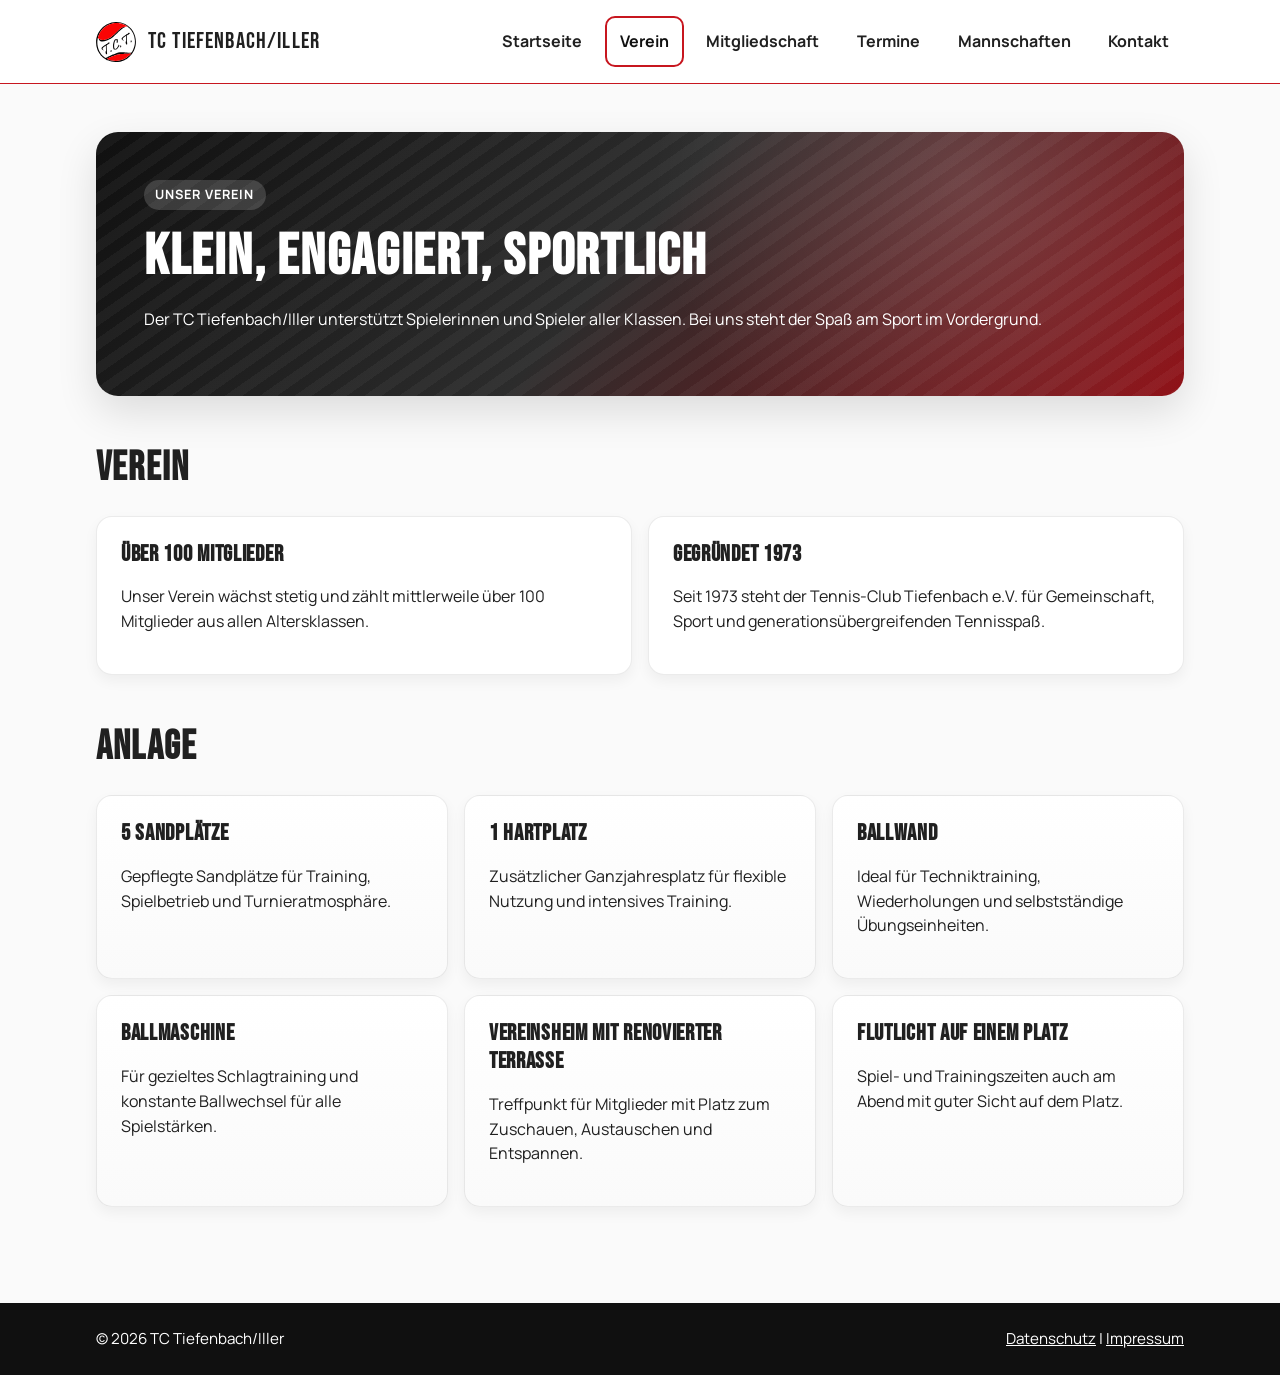
==== about.html @ e9e4abec "First version" ====
<!doctype html>
<html lang="de">
  <head>
    <meta charset="UTF-8" />
    <meta name="viewport" content="width=device-width, initial-scale=1.0" />
    <title>TC Tiefenbach/Iller | Verein</title>
    <meta
      name="description"
      content="Erfahre mehr über Leitbild, Trainingsphilosophie und Anlage des TC Tiefenbach/Iller."
    />
    <link rel="preload" href="fonts/manrope-400.woff2" as="font" type="font/woff2" crossorigin="anonymous" />
    <link rel="preload" href="fonts/manrope-700.woff2" as="font" type="font/woff2" crossorigin="anonymous" />
    <link rel="preload" href="fonts/bebas-neue-400.woff2" as="font" type="font/woff2" crossorigin="anonymous" />
    <link rel="icon" href="images/tc-tiefenbach-logo-without-text.svg" type="image/svg+xml" />
    <link rel="stylesheet" href="css/style.css" />
  </head>
  <body class="about-page">
    <a class="skip-link" href="#main-content">Zum Inhalt springen</a>
    <header class="site-header">
      <div class="header-inner">
        <a class="brand" href="index.html" aria-label="TC Tiefenbach/Iller Startseite">
          <span class="brand-mark" aria-hidden="true"></span>
          <span class="brand-text">TC Tiefenbach/Iller</span>
        </a>
        <button
          class="nav-toggle"
          type="button"
          data-nav-toggle
          aria-expanded="false"
          aria-controls="primary-nav"
        >
          Menü
        </button>
        <nav id="primary-nav" class="primary-nav" data-primary-nav aria-label="Hauptnavigation">
          <ul>
            <li><a href="index.html">Startseite</a></li>
            <li><a aria-current="page" href="about.html">Verein</a></li>
            <li><a href="membership.html">Mitgliedschaft</a></li>
            <li><a href="schedule.html">Termine</a></li>
            <li><a href="teams.html">Mannschaften</a></li>
            <li><a href="contact.html">Kontakt</a></li>
          </ul>
        </nav>
      </div>
    </header>

    <main id="main-content" class="page">
      <section class="hero reveal">
        <span class="kicker">Unser Verein</span>
        <h1>Klein, engagiert, sportlich</h1>
        <p>
          Der TC Tiefenbach/Iller unterstützt Spielerinnen und Spieler aller Klassen.
          Bei uns steht der Spaß am Sport im Vordergrund.
        </p>
      </section>

      <section class="section reveal" aria-labelledby="mission-title">
        <div class="section-header">
          <h2 id="mission-title">Verein</h2>
        </div>
        <div class="grid two">
          <article class="card">
            <h3>Über 100 Mitglieder</h3>
            <p>
              Unser Verein wächst stetig und zählt mittlerweile über 100 Mitglieder
              aus allen Altersklassen.
            </p>
          </article>
          <article class="card">
            <h3>Gegründet 1973</h3>
            <p>
              Seit 1973 steht der Tennis-Club Tiefenbach e.V. für Gemeinschaft, Sport und
              generationsübergreifenden Tennisspaß.
            </p>
          </article>
        </div>
      </section>

      <section class="section reveal" aria-labelledby="facilities-title">
        <div class="section-header">
          <h2 id="facilities-title">Anlage</h2>
        </div>
        <div class="grid three">
          <article class="card card-muted">
            <h3>5 Sandplätze</h3>
            <p>Gepflegte Sandplätze für Training, Spielbetrieb und Turnieratmosphäre.</p>
          </article>
          <article class="card card-muted">
            <h3>1 Hartplatz</h3>
            <p>Zusätzlicher Ganzjahresplatz für flexible Nutzung und intensives Training.</p>
          </article>
          <article class="card card-muted">
            <h3>Ballwand</h3>
            <p>Ideal für Techniktraining, Wiederholungen und selbstständige Übungseinheiten.</p>
          </article>
          <article class="card card-muted">
            <h3>Ballmaschine</h3>
            <p>Für gezieltes Schlagtraining und konstante Ballwechsel für alle Spielstärken.</p>
          </article>
          <article class="card card-muted">
            <h3>Vereinsheim mit renovierter Terrasse</h3>
            <p>Treffpunkt für Mitglieder mit Platz zum Zuschauen, Austauschen und Entspannen.</p>
          </article>
          <article class="card card-muted">
            <h3>Flutlicht auf einem Platz</h3>
            <p>Spiel- und Trainingszeiten auch am Abend mit guter Sicht auf dem Platz.</p>
          </article>
        </div>
      </section>
    </main>

    <footer class="site-footer">
      <div class="footer-inner">
        <p class="meta">© 2026 TC Tiefenbach/Iller</p>
        <p class="meta"><a href="privacy-policy.html">Datenschutz</a> | <a href="impressum.html">Impressum</a></p>
      </div>
    </footer>
    <script src="js/main.js"></script>
  </body>
</html>
---- css/style.css ----
@font-face {
  font-family: "Manrope";
  src: url("../fonts/manrope-400.woff2") format("woff2");
  font-weight: 400;
  font-style: normal;
  font-display: swap;
}

@font-face {
  font-family: "Manrope";
  src: url("../fonts/manrope-600.woff2") format("woff2");
  font-weight: 600;
  font-style: normal;
  font-display: swap;
}

@font-face {
  font-family: "Manrope";
  src: url("../fonts/manrope-700.woff2") format("woff2");
  font-weight: 700;
  font-style: normal;
  font-display: swap;
}

@font-face {
  font-family: "Manrope";
  src: url("../fonts/manrope-800.woff2") format("woff2");
  font-weight: 800;
  font-style: normal;
  font-display: swap;
}

@font-face {
  font-family: "Bebas Neue";
  src: url("../fonts/bebas-neue-400.woff2") format("woff2");
  font-weight: 400;
  font-style: normal;
  font-display: swap;
}

:root {
  --color-red: #c7161f;
  --color-red-dark: #8f1016;
  --color-red-soft: #f9d8da;
  --color-white: #ffffff;
  --color-black: #101010;
  --color-ink: #202020;
  --color-gray-100: #f4f4f4;
  --color-gray-300: #d8d8d8;
  --color-gray-500: #767676;
  --shadow-soft: 0 16px 40px rgb(0 0 0 / 0.12);
  --radius: 16px;
  --radius-sm: 10px;
  --container: 1120px;
  --space-1: 0.5rem;
  --space-2: 0.75rem;
  --space-3: 1rem;
  --space-4: 1.5rem;
  --space-5: 2rem;
  --space-6: 3rem;
}

* {
  box-sizing: border-box;
}

html {
  scroll-behavior: smooth;
}

body {
  margin: 0;
  min-height: 100vh;
  color: var(--color-ink);
  background: #ffffff;
  font-family: "Manrope", "Segoe UI", sans-serif;
  line-height: 1.55;
}

.home-page {
  background: #fafafa;
}

.about-page {
  background: #fafafa;
}

.schedule-page {
  background: #fafafa;
}

.membership-page {
  background: #fafafa;
}

.membership-page .actions {
  justify-content: center;
}

.news-page {
  background: #fafafa;
}

.contact-page {
  background: #fafafa;
}

a {
  color: inherit;
}

img {
  max-width: 100%;
  display: block;
}

.skip-link {
  position: absolute;
  left: -999px;
  top: 8px;
  z-index: 999;
  background: var(--color-black);
  color: var(--color-white);
  padding: var(--space-2) var(--space-3);
  border-radius: var(--radius-sm);
}

.skip-link:focus {
  left: 8px;
}

.site-header {
  position: sticky;
  top: 0;
  z-index: 50;
  border-bottom: 1px solid var(--color-red);
  backdrop-filter: blur(8px);
  background: rgb(255 255 255 / 0.92);
}

.header-inner {
  max-width: var(--container);
  margin: 0 auto;
  padding: var(--space-3);
  display: flex;
  align-items: center;
  justify-content: space-between;
  gap: var(--space-3);
}

.brand {
  display: flex;
  align-items: center;
  gap: var(--space-2);
  text-decoration: none;
}

.brand-mark {
  width: 40px;
  height: 40px;
  background-image: url("../images/tc-tiefenbach-logo-without-text.svg");
  background-size: contain;
  background-position: center;
  background-repeat: no-repeat;
}

.brand-text {
  font-family: "Bebas Neue", "Trebuchet MS", sans-serif;
  font-size: 1.45rem;
  letter-spacing: 0.05em;
}

.nav-toggle {
  border: 1px solid var(--color-black);
  background: var(--color-white);
  border-radius: 999px;
  padding: 0.55rem 0.85rem;
  color: var(--color-black);
  font-weight: 700;
}

.primary-nav {
  position: absolute;
  left: 0;
  right: 0;
  top: calc(100% + 1px);
  background: var(--color-white);
  border-bottom: 1px solid rgb(0 0 0 / 0.08);
  padding: var(--space-3) var(--space-3) var(--space-3);
  display: none;
}

.primary-nav.is-open {
  display: block;
}

.primary-nav ul {
  list-style: none;
  margin: 0;
  padding: 0;
  display: grid;
  gap: var(--space-1);
}

.primary-nav a {
  display: block;
  padding: 0.7rem 0.8rem;
  text-decoration: none;
  border-radius: var(--radius-sm);
  font-weight: 700;
  border: 2px solid transparent;
}

.primary-nav a:hover,
.primary-nav a:focus-visible {
  background: var(--color-gray-100);
  color: var(--color-black);
}

.primary-nav a[aria-current="page"] {
  background: transparent;
  border-color: var(--color-red);
  color: var(--color-black);
}

.page {
  max-width: var(--container);
  margin: 0 auto;
  padding: var(--space-5) var(--space-3) var(--space-6);
}

.hero {
  background:
    linear-gradient(130deg, var(--color-black), #2c2c2c 48%, var(--color-red-dark));
  color: var(--color-white);
  border-radius: calc(var(--radius) + 6px);
  padding: var(--space-5);
  box-shadow: var(--shadow-soft);
  overflow: hidden;
  position: relative;
}

.hero::after {
  content: "";
  position: absolute;
  inset: 0;
  background:
    radial-gradient(circle at 80% 20%, rgb(255 255 255 / 0.14), transparent 35%),
    repeating-linear-gradient(
      145deg,
      transparent,
      transparent 10px,
      rgb(255 255 255 / 0.04) 10px,
      rgb(255 255 255 / 0.04) 20px
    );
  pointer-events: none;
}

.hero > * {
  position: relative;
  z-index: 1;
}

.kicker {
  display: inline-block;
  margin-bottom: var(--space-2);
  padding: 0.3rem 0.7rem;
  border-radius: 999px;
  background: rgb(255 255 255 / 0.16);
  font-size: 0.8rem;
  font-weight: 700;
  letter-spacing: 0.08em;
  text-transform: uppercase;
}

h1,
h2,
h3 {
  margin: 0 0 var(--space-3);
  line-height: 1.2;
  font-family: "Bebas Neue", "Trebuchet MS", sans-serif;
  letter-spacing: 0.03em;
}

h1 {
  font-size: clamp(2.1rem, 9vw, 3.6rem);
}

h2 {
  font-size: clamp(1.7rem, 6vw, 2.5rem);
}

h3 {
  font-size: 1.45rem;
}

p {
  margin-top: 0;
  margin-bottom: var(--space-3);
}

.actions {
  display: flex;
  flex-wrap: wrap;
  gap: var(--space-2);
  margin-top: var(--space-4);
}

.btn {
  display: inline-flex;
  align-items: center;
  justify-content: center;
  min-height: 44px;
  border-radius: 999px;
  text-decoration: none;
  font-weight: 800;
  padding: 0.65rem 1.15rem;
  border: 2px solid transparent;
  transition: transform 0.2s ease, background-color 0.2s ease, border-color 0.2s ease;
}

.btn:focus-visible,
.nav-toggle:focus-visible,
a:focus-visible {
  outline: 3px solid var(--color-red);
  outline-offset: 2px;
}

.btn:hover {
  transform: translateY(-1px);
}

.btn-primary {
  background: var(--color-red);
  color: var(--color-white);
}

.btn-primary:hover {
  background: var(--color-red-dark);
}

.btn-secondary {
  background: transparent;
  color: var(--color-black);
  border-color: var(--color-black);
}

.section {
  margin-top: var(--space-6);
}

.section-header {
  margin-bottom: var(--space-4);
}

.grid {
  display: grid;
  gap: var(--space-3);
}

.card {
  background: var(--color-white);
  border: 1px solid rgb(0 0 0 / 0.08);
  border-radius: var(--radius);
  padding: var(--space-4);
  box-shadow: 0 6px 14px rgb(0 0 0 / 0.05);
}

.card strong {
  color: var(--color-red-dark);
}

.card-muted {
  background: linear-gradient(180deg, #fff, #fafafa);
}

.table-wrap {
  overflow-x: auto;
  border-radius: var(--radius);
  border: 1px solid rgb(0 0 0 / 0.1);
}

table {
  width: 100%;
  border-collapse: collapse;
  min-width: 560px;
  background: var(--color-white);
}

th,
td {
  padding: 0.85rem;
  text-align: left;
  border-bottom: 1px solid var(--color-gray-300);
}

th {
  background: var(--color-black);
  color: var(--color-white);
  font-size: 0.9rem;
}

tr.next-event td {
  background: rgb(199 22 31 / 0.08);
  border-top: 2px solid var(--color-red);
  border-bottom: 2px solid var(--color-red);
}

.month-break td {
  background: var(--color-white);
  color: var(--color-red-dark);
  font-weight: 800;
  letter-spacing: 0.02em;
  text-align: center;
  border-top: 2px solid var(--color-red);
  border-bottom: 2px solid var(--color-red);
}

.meta {
  color: var(--color-gray-500);
  font-size: 0.95rem;
}

.site-footer {
  background: var(--color-black);
  color: var(--color-white);
  margin-top: var(--space-6);
}

.site-footer .meta,
.site-footer a {
  color: var(--color-white);
}

.footer-inner {
  max-width: var(--container);
  margin: 0 auto;
  padding: var(--space-4) var(--space-3);
  display: flex;
  align-items: center;
  justify-content: space-between;
  flex-wrap: nowrap;
  gap: var(--space-3);
}

.footer-inner .meta {
  margin: 0;
}

.reveal {
  opacity: 0;
  transform: translateY(18px);
}

.reveal.in-view {
  opacity: 1;
  transform: translateY(0);
  transition: opacity 0.45s ease, transform 0.45s ease;
}

@media (min-width: 640px) {
  .grid.two {
    grid-template-columns: repeat(2, minmax(0, 1fr));
  }

  .hero {
    padding: var(--space-6);
  }
}

@media (min-width: 960px) {
  .nav-toggle {
    display: none;
  }

  .primary-nav {
    position: static;
    display: block;
    padding: 0;
    border: 0;
    background: transparent;
  }

  .primary-nav ul {
    display: flex;
    gap: var(--space-1);
  }

  .page {
    padding-top: var(--space-6);
  }

  .grid.three {
    grid-template-columns: repeat(3, minmax(0, 1fr));
  }

  .footer-inner {
    gap: var(--space-4);
  }
}

@media (prefers-reduced-motion: reduce) {
  html {
    scroll-behavior: auto;
  }

  *,
  *::before,
  *::after {
    animation-duration: 0.01ms !important;
    animation-iteration-count: 1 !important;
    transition-duration: 0.01ms !important;
    scroll-behavior: auto !important;
  }

  .reveal,
  .reveal.in-view {
    opacity: 1;
    transform: none;
  }
}
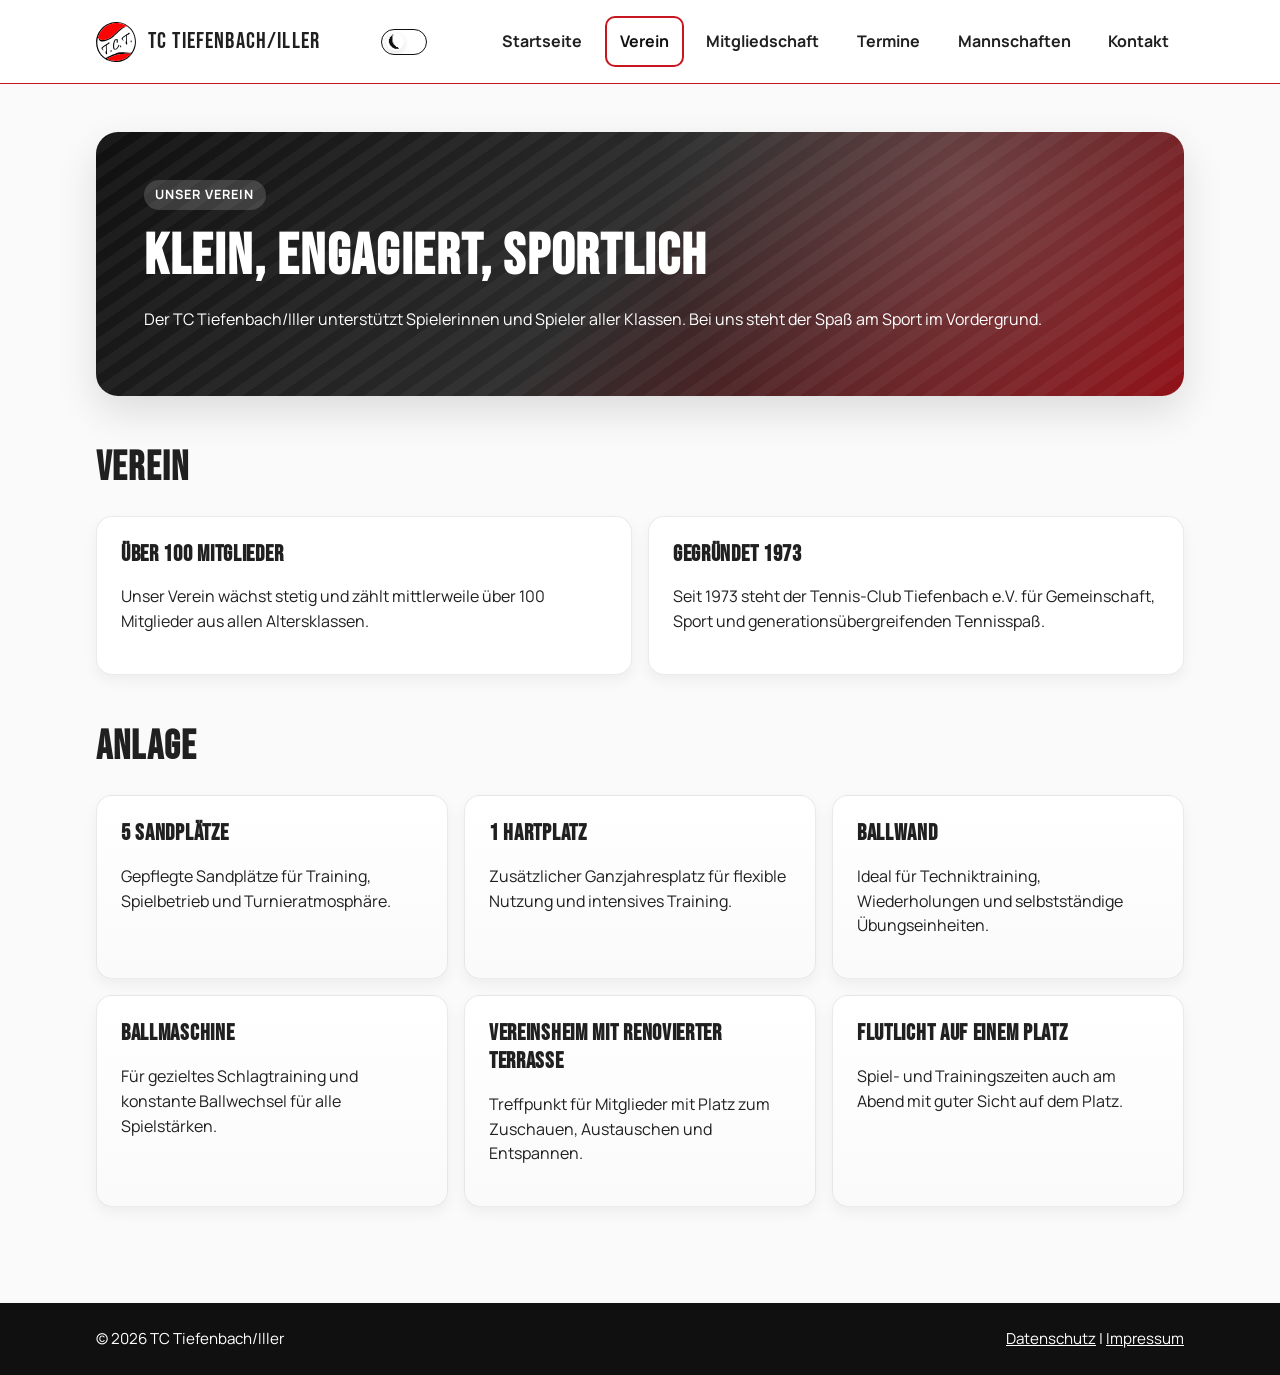
==== commit 53ed869b: "Added darkmode" ====
--- a/about.html
+++ b/about.html
@@ -8,6 +8,7 @@
       name="description"
       content="Erfahre mehr über Leitbild, Trainingsphilosophie und Anlage des TC Tiefenbach/Iller."
     />
+    <meta name="robots" content="index, follow" />
     <link rel="preload" href="fonts/manrope-400.woff2" as="font" type="font/woff2" crossorigin="anonymous" />
     <link rel="preload" href="fonts/manrope-700.woff2" as="font" type="font/woff2" crossorigin="anonymous" />
     <link rel="preload" href="fonts/bebas-neue-400.woff2" as="font" type="font/woff2" crossorigin="anonymous" />
@@ -31,6 +32,15 @@
         >
           Menü
         </button>
+        <button
+          class="dark-mode-toggle"
+          type="button"
+          data-dark-toggle
+          aria-label="Dunkelmodus umschalten"
+          title="Dunkelmodus"
+        >
+          🌙
+        </button>
         <nav id="primary-nav" class="primary-nav" data-primary-nav aria-label="Hauptnavigation">
           <ul>
             <li><a href="index.html">Startseite</a></li>
@@ -38,8 +48,7 @@
             <li><a href="membership.html">Mitgliedschaft</a></li>
             <li><a href="schedule.html">Termine</a></li>
             <li><a href="teams.html">Mannschaften</a></li>
-            <li><a href="contact.html">Kontakt</a></li>
-          </ul>
+            <li><a href="contact.html">Kontakt</a></li></ul>
         </nav>
       </div>
     </header>
@@ -118,3 +127,9 @@
     <script src="js/main.js"></script>
   </body>
 </html>
+
+
+
+
+
+
--- a/css/style.css
+++ b/css/style.css
@@ -153,6 +153,8 @@
   align-items: center;
   gap: var(--space-2);
   text-decoration: none;
+  flex-shrink: 1;
+  min-width: 0;
 }
 
 .brand-mark {
@@ -177,6 +179,7 @@
   padding: 0.55rem 0.85rem;
   color: var(--color-black);
   font-weight: 700;
+  flex-shrink: 0;
 }
 
 .primary-nav {
@@ -468,6 +471,40 @@
   }
 }
 
+@media (max-width: 959px) {
+  .brand {
+    min-width: 0;
+  }
+
+  .brand-text {
+    white-space: nowrap;
+    overflow: hidden;
+    text-overflow: ellipsis;
+  }
+
+  .dark-mode-toggle {
+    order: 2;
+    margin-left: auto;
+    width: 40px;
+    height: 24px;
+  }
+
+  .dark-mode-toggle::after {
+    left: 3px;
+    width: 18px;
+    height: 18px;
+  }
+
+  .nav-toggle {
+    order: 3;
+    margin-left: 0.25rem;
+  }
+
+  .primary-nav {
+    order: 4;
+  }
+}
+
 @media (min-width: 960px) {
   .nav-toggle {
     display: none;
@@ -499,6 +536,249 @@
   }
 }
 
+/* Dark Mode */
+@media (prefers-color-scheme: dark) {
+  :root {
+    --color-ink: #f0f0f0;
+    --color-gray-100: #2a2a2a;
+    --color-gray-300: #444444;
+    --color-gray-500: #999999;
+    --color-red-dark: #d7252c;
+    --shadow-soft: 0 16px 40px rgb(0 0 0 / 0.4);
+  }
+
+  body {
+    background: #1a1a1a;
+    color: var(--color-ink);
+  }
+
+  .home-page,
+  .about-page,
+  .schedule-page,
+  .membership-page,
+  .news-page,
+  .contact-page {
+    background: #1a1a1a;
+  }
+
+  .site-header {
+    background: rgb(26 26 26 / 0.92);
+    border-bottom-color: var(--color-red);
+  }
+
+  .nav-toggle {
+    border-color: var(--color-ink);
+    background: transparent;
+    color: var(--color-ink);
+  }
+
+  .primary-nav {
+    background: #1a1a1a;
+    border-bottom-color: rgb(255 255 255 / 0.1);
+  }
+
+  .primary-nav a:hover,
+  .primary-nav a:focus-visible {
+    background: var(--color-gray-100);
+    color: var(--color-white);
+  }
+
+  .primary-nav a[aria-current="page"] {
+    color: var(--color-white);
+  }
+
+  .btn-secondary {
+    color: var(--color-ink);
+    border-color: var(--color-ink);
+  }
+
+  .card {
+    background: #252525;
+    border-color: rgb(255 255 255 / 0.1);
+    box-shadow: 0 6px 14px rgb(0 0 0 / 0.3);
+  }
+
+  .card-muted {
+    background: linear-gradient(180deg, #252525, #1f1f1f);
+  }
+
+  table {
+    background: #252525;
+  }
+
+  th,
+  td {
+    border-bottom-color: var(--color-gray-300);
+  }
+
+  th {
+    background: #333333;
+    color: var(--color-white);
+  }
+
+  tr.next-event td {
+    background: rgb(199 22 31 / 0.2);
+  }
+
+  .month-break td {
+    background: #252525;
+    color: var(--color-red-soft);
+  }
+
+  .table-wrap {
+    border-color: rgb(255 255 255 / 0.1);
+  }
+}
+
+html[data-theme="dark"] {
+  --color-ink: #f0f0f0;
+  --color-gray-100: #2a2a2a;
+  --color-gray-300: #444444;
+  --color-gray-500: #999999;
+  --color-red-dark: #d7252c;
+  --shadow-soft: 0 16px 40px rgb(0 0 0 / 0.4);
+}
+
+html[data-theme="dark"] body {
+  background: #1a1a1a;
+  color: var(--color-ink);
+}
+
+html[data-theme="dark"] .home-page,
+html[data-theme="dark"] .about-page,
+html[data-theme="dark"] .schedule-page,
+html[data-theme="dark"] .membership-page,
+html[data-theme="dark"] .news-page,
+html[data-theme="dark"] .contact-page {
+  background: #1a1a1a;
+}
+
+html[data-theme="dark"] .site-header {
+  background: rgb(26 26 26 / 0.92);
+  border-bottom-color: var(--color-red);
+}
+
+html[data-theme="dark"] .nav-toggle {
+  border-color: var(--color-ink);
+  background: transparent;
+  color: var(--color-ink);
+}
+
+html[data-theme="dark"] .primary-nav {
+  background: #1a1a1a;
+  border-bottom-color: rgb(255 255 255 / 0.1);
+}
+
+html[data-theme="dark"] .primary-nav a:hover,
+html[data-theme="dark"] .primary-nav a:focus-visible {
+  background: var(--color-gray-100);
+  color: var(--color-white);
+}
+
+html[data-theme="dark"] .primary-nav a[aria-current="page"] {
+  color: var(--color-white);
+}
+
+html[data-theme="dark"] .btn-secondary {
+  color: var(--color-ink);
+  border-color: var(--color-ink);
+}
+
+html[data-theme="dark"] .card {
+  background: #252525;
+  border-color: rgb(255 255 255 / 0.1);
+  box-shadow: 0 6px 14px rgb(0 0 0 / 0.3);
+}
+
+html[data-theme="dark"] .card-muted {
+  background: linear-gradient(180deg, #252525, #1f1f1f);
+}
+
+html[data-theme="dark"] table {
+  background: #252525;
+}
+
+html[data-theme="dark"] th,
+html[data-theme="dark"] td {
+  border-bottom-color: var(--color-gray-300);
+}
+
+html[data-theme="dark"] th {
+  background: #333333;
+  color: var(--color-white);
+}
+
+html[data-theme="dark"] tr.next-event td {
+  background: rgb(199 22 31 / 0.2);
+}
+
+html[data-theme="dark"] .month-break td {
+  background: #252525;
+  color: var(--color-red-soft);
+}
+
+html[data-theme="dark"] .table-wrap {
+  border-color: rgb(255 255 255 / 0.1);
+}
+
+.dark-mode-toggle {
+  border: 1px solid var(--color-black);
+  background: transparent;
+  border-radius: 999px;
+  width: 46px;
+  height: 26px;
+  padding: 0;
+  position: relative;
+  color: transparent;
+  font-size: 0;
+  cursor: pointer;
+  transition: background-color 0.2s ease, border-color 0.2s ease;
+  overflow: hidden;
+  flex-shrink: 0;
+}
+
+.dark-mode-toggle::after {
+  content: "⏾";
+  position: absolute;
+  top: 50%;
+  left: 4px;
+  width: 18px;
+  height: 18px;
+  border-radius: 999px;
+  background: var(--color-white);
+  color: var(--color-black);
+  box-shadow: 0 2px 6px rgb(0 0 0 / 0.12);
+  display: flex;
+  align-items: center;
+  justify-content: center;
+  font-size: 0.9rem;
+  line-height: 18px;
+  transform: translateY(-50%);
+  transition: transform 0.2s ease, background-color 0.2s ease;
+}
+
+.dark-mode-toggle[aria-pressed="true"] {
+  border-color: var(--color-red);
+  background: var(--color-red);
+}
+
+.dark-mode-toggle[aria-pressed="true"]::after {
+  content: "☀";
+  transform: translateX(20px) translateY(-50%);
+}
+
+html[data-theme="dark"] .dark-mode-toggle {
+  border-color: var(--color-ink);
+  background: transparent;
+}
+
+html[data-theme="dark"] .dark-mode-toggle::after {
+  background: var(--color-white);
+}
+
+.dark-mode-toggle:hover {
+  opacity: 0.9;
+}
 @media (prefers-reduced-motion: reduce) {
   html {
     scroll-behavior: auto;
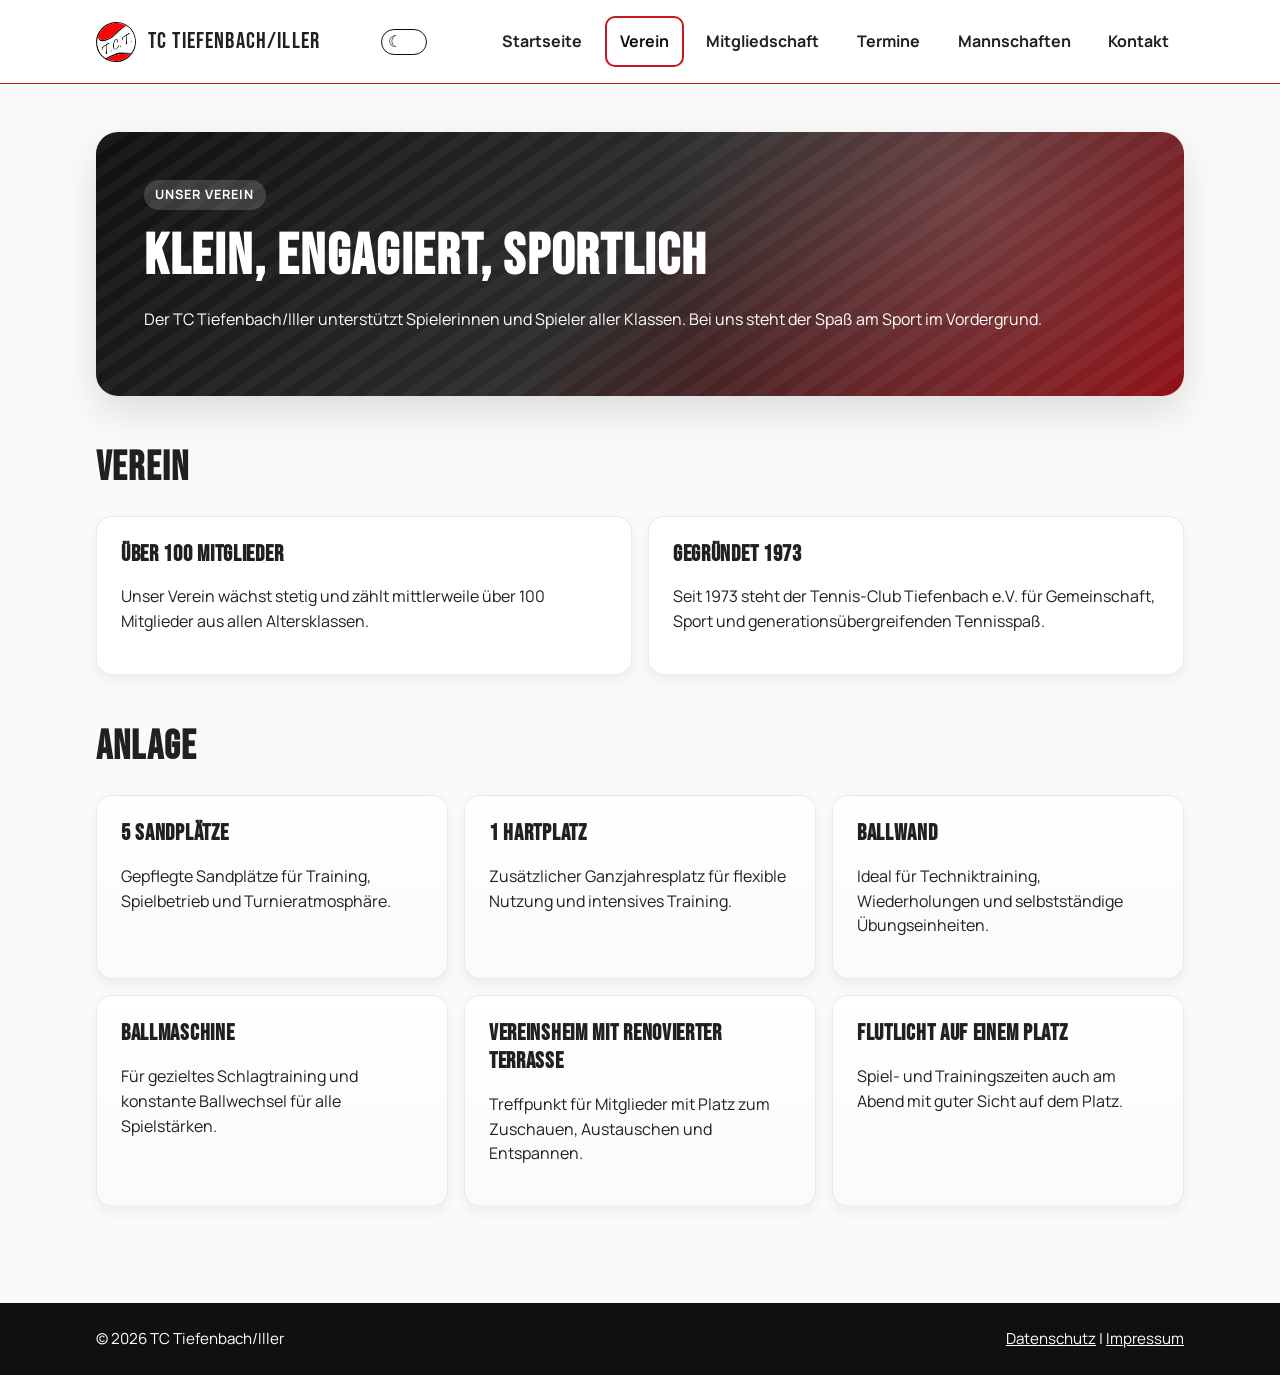
==== commit 01f511ea: "Use logo with white background" ====
--- a/about.html
+++ b/about.html
@@ -12,7 +12,7 @@
     <link rel="preload" href="fonts/manrope-400.woff2" as="font" type="font/woff2" crossorigin="anonymous" />
     <link rel="preload" href="fonts/manrope-700.woff2" as="font" type="font/woff2" crossorigin="anonymous" />
     <link rel="preload" href="fonts/bebas-neue-400.woff2" as="font" type="font/woff2" crossorigin="anonymous" />
-    <link rel="icon" href="images/tc-tiefenbach-logo-without-text.svg" type="image/svg+xml" />
+    <link rel="icon" href="images/tc-tiefenbach-logo-without-text-white.svg" type="image/svg+xml" />
     <link rel="stylesheet" href="css/style.css" />
   </head>
   <body class="about-page">
--- a/css/style.css
+++ b/css/style.css
@@ -160,7 +160,7 @@
 .brand-mark {
   width: 40px;
   height: 40px;
-  background-image: url("../images/tc-tiefenbach-logo-without-text.svg");
+  background-image: url("../images/tc-tiefenbach-logo-without-text-white.svg");
   background-size: contain;
   background-position: center;
   background-repeat: no-repeat;
@@ -738,23 +738,23 @@
 }
 
 .dark-mode-toggle::after {
-  content: "⏾";
+  content: "☾";
   position: absolute;
   top: 50%;
   left: 4px;
   width: 18px;
   height: 18px;
   border-radius: 999px;
-  background: var(--color-white);
+  background: transparent;
   color: var(--color-black);
-  box-shadow: 0 2px 6px rgb(0 0 0 / 0.12);
+  box-shadow: none;
   display: flex;
   align-items: center;
   justify-content: center;
-  font-size: 0.9rem;
+  font-size: 1rem;
   line-height: 18px;
   transform: translateY(-50%);
-  transition: transform 0.2s ease, background-color 0.2s ease;
+  transition: transform 0.2s ease, color 0.2s ease;
 }
 
 .dark-mode-toggle[aria-pressed="true"] {
